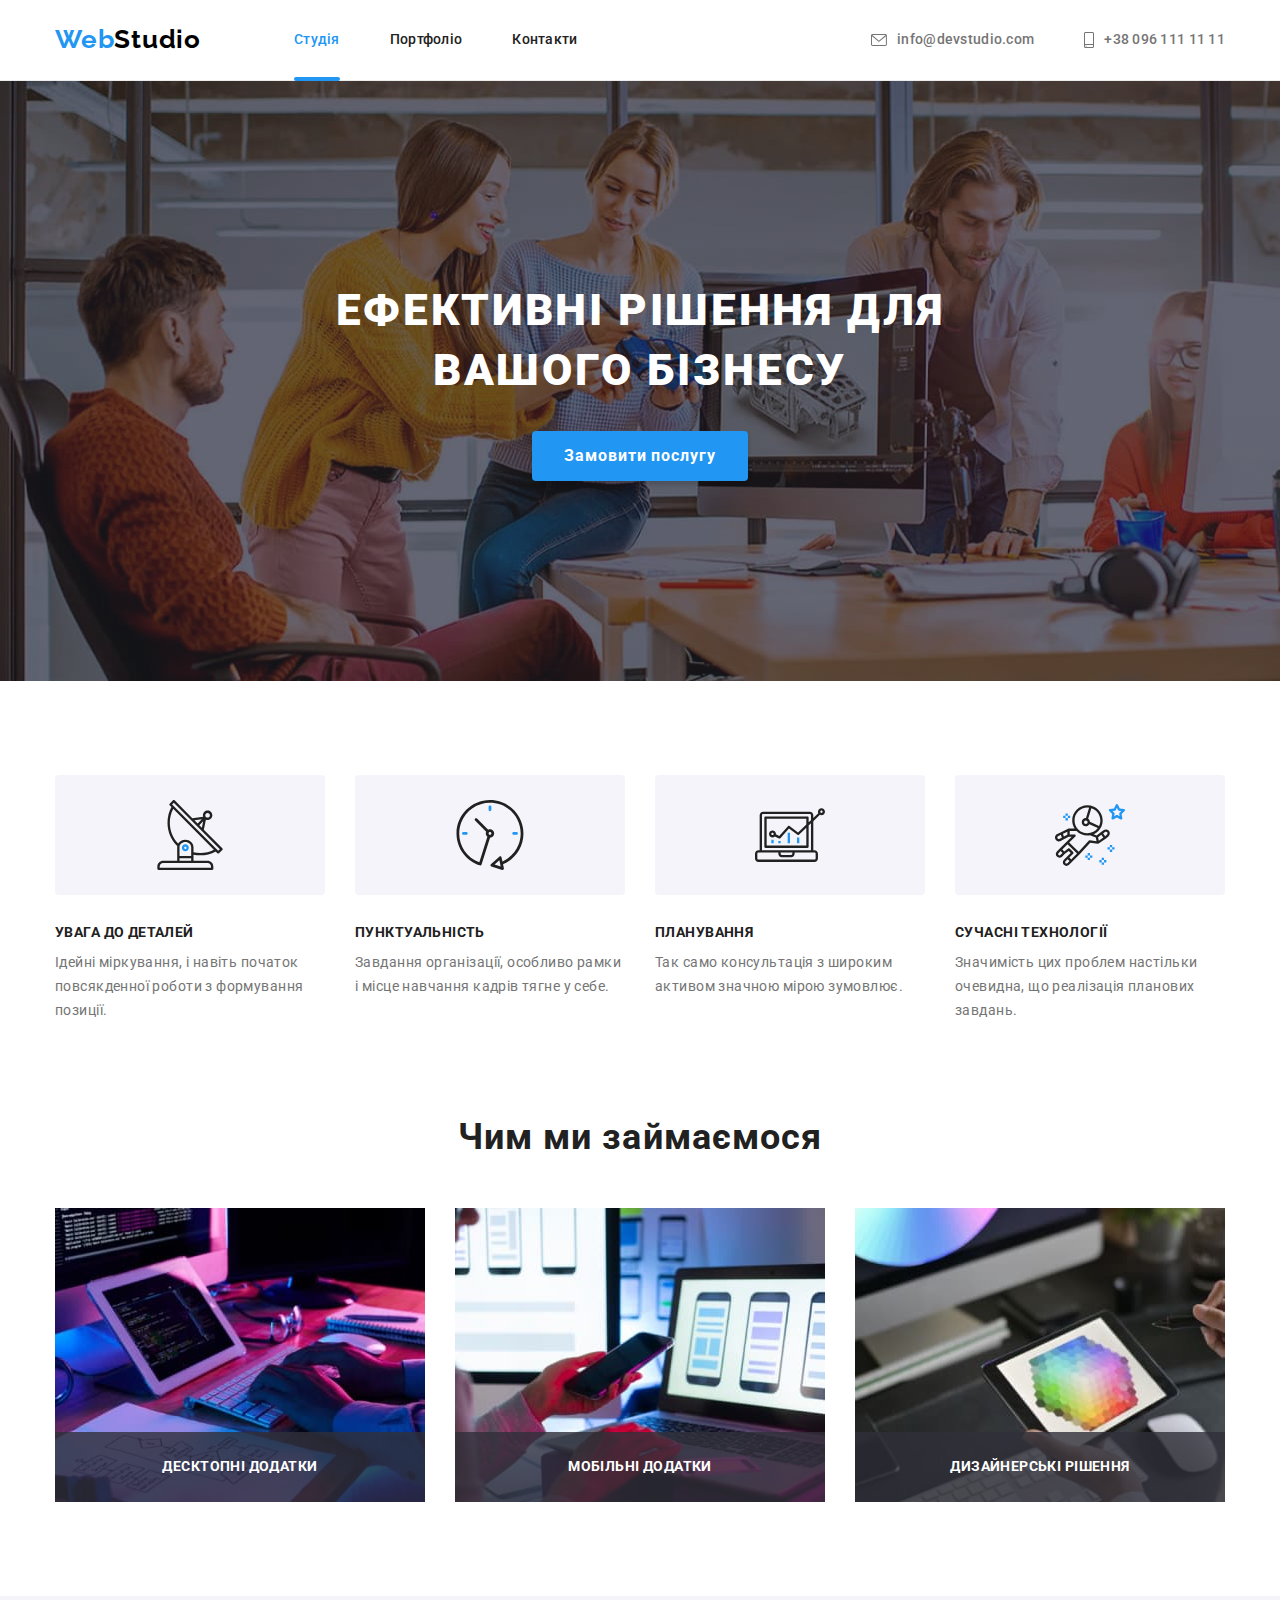
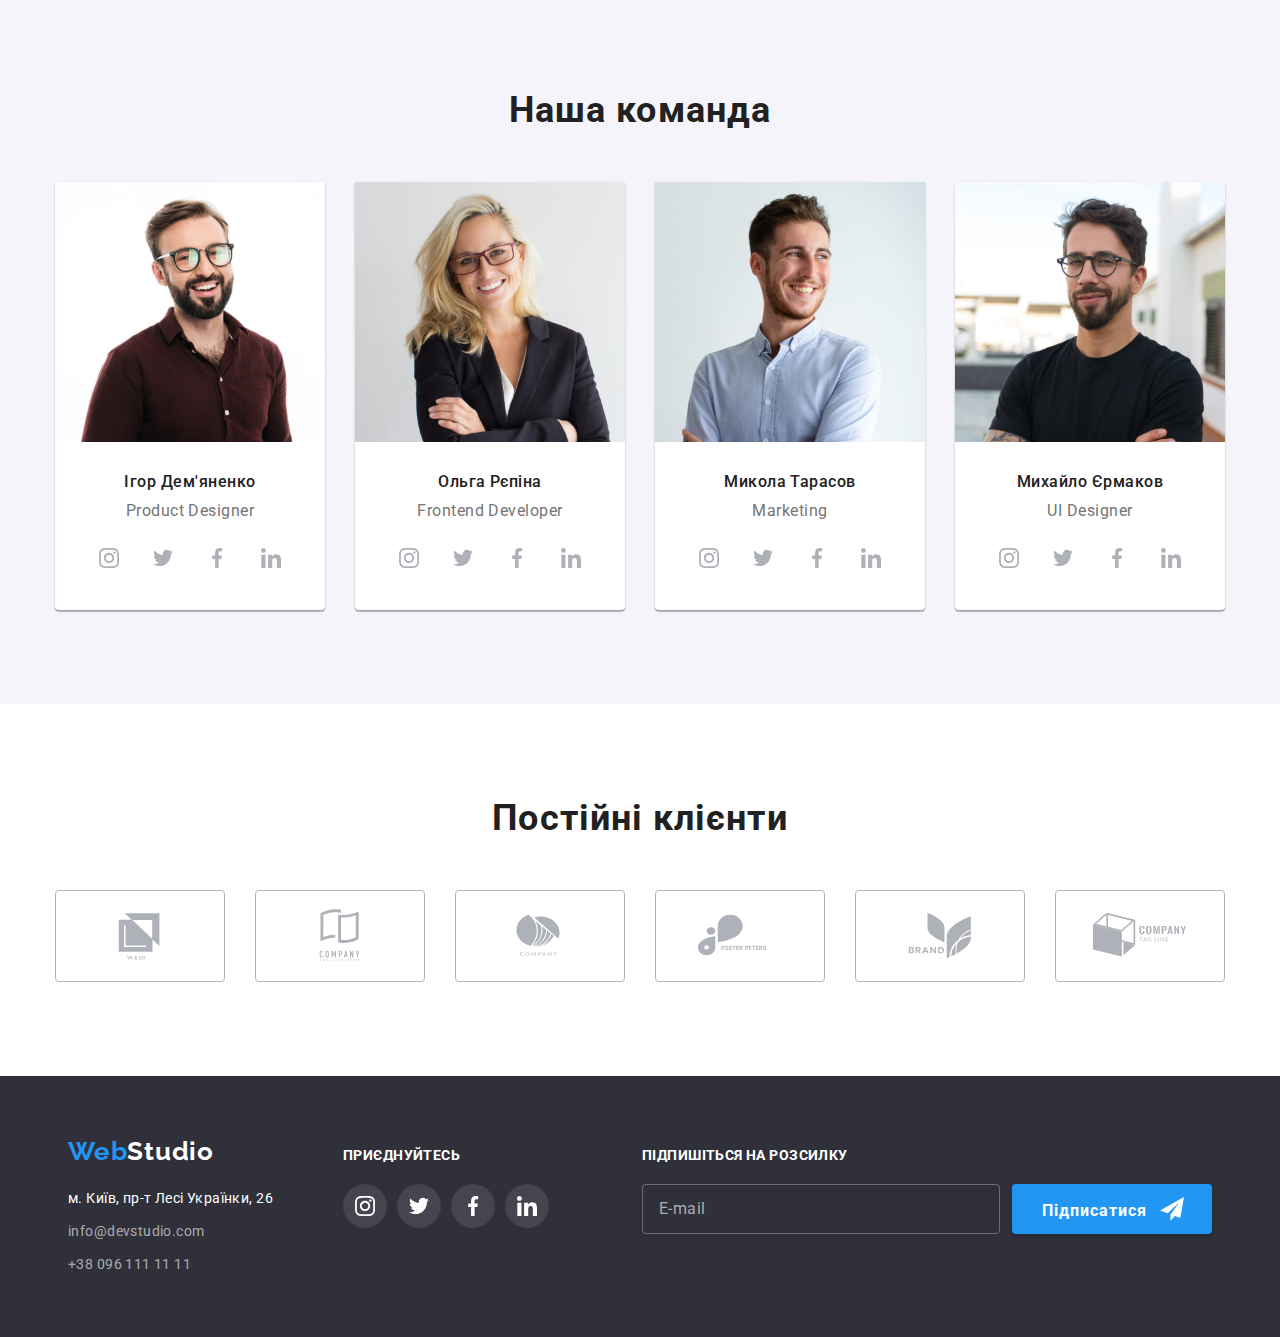
==== index.html @ 1c65554e "Data update" ====
<!DOCTYPE html>
<html lang="uk">
  <head>
    <meta charset="UTF-8" />
    <meta http-equiv="X-UA-Compatible" content="IE=edge" />
    <meta name="viewport" content="width=device-width, initial-scale=1.0" />
    <link rel="preconnect" href="https://fonts.googleapis.com" />
    <link rel="preconnect" href="https://fonts.gstatic.com" crossorigin />
    <link
      href="https://fonts.googleapis.com/css2?family=Raleway:wght@700&family=Roboto:wght@400;500;700;900&display=swap"
      rel="stylesheet"
    />
    <link
      rel="stylesheet"
      href="https://cdnjs.cloudflare.com/ajax/libs/animate.css/4.1.1/animate.min.css"
    />
    <link
      rel="stylesheet"
      href="https://cdnjs.cloudflare.com/ajax/libs/modern-normalize/1.1.0/modern-normalize.min.css"
    />
    <title>WebStudio</title>
    <link rel="stylesheet" href="./css/styles.css" />
  </head>
  <body>
    <!--Header section-->
    <header class="page-header">
      <div class="container container-header">
        <nav class="header-nav">
          <a class="header-logo" href="./index.html"
            ><span class="accent">Web</span>Studio</a
          >
          <ul class="header-list">
            <li class="item">
              <a class="link current" href="./index.html">Студія</a>
            </li>
            <li class="item">
              <a class="link" href="./portfolio.html">Портфоліо</a>
            </li>
            <li class="item"><a class="link" href="#">Контакти</a></li>
          </ul>
        </nav>
        <ul class="contact">
          <li class="item">
            <a class="link" href="mailto:info@devstudio.com">
              <svg
                viewBox="0 0 43 32"
                width="16"
                height="12"
                class="icon-envelope"
              >
                <use xlink:href="./images/sprite.svg#icon-envelope"></use>
              </svg>
              info@devstudio.com
            </a>
          </li>
          <li class="item">
            <a class="link" href="tel:+380961111111">
              <svg
                viewBox="0 0 20 32"
                width="10"
                height="16"
                class="icon-smartphone"
              >
                <use xlink:href="./images/sprite.svg#icon-smartphone"></use>
              </svg>
              +38 096 111 11 11
            </a>
          </li>
        </ul>
      </div>
    </header>
    <main>
      <!-- Hero section -->
      <section class="hero">
        <div class="container container-hero">
          <h1 class="hero-title">Ефективні рішення для вашого бізнесу</h1>
          <button class="hero-button" type="button" data-modal-open>
            Замовити послугу
          </button>
          <div class="backdrop is-hidden" data-modal>
            <div class="modal">
              <p class="modal-title">Залиште свої дані, ми вам передзвонимо</p>
              <button type="button" class="close-button" data-modal-close>
                <svg viewBox="0 0 11 11" width="11" class="icon shape-codepen">
                  <use xlink:href="./images/sprite.svg#icon-close"></use>
                </svg>
              </button>
              <form class="form">
                <div class="form-field">
                  <label for="name">Ім'я</label>
                  <div class="form-wrap">
                    <input class="form-input" type="text" name="name" id="name" />
                    <svg viewBox="0 0 32 32" width="18" height="18" class="icon-person">
                      <use xlink:href="./images/sprite.svg#icon-person"></use>
                    </svg>
                    
                  </div>
                </div>

                <div class="form-field">
                  <label for="tel">Телефон</label>
                  <div class="form-wrap">
                    <input class="form-input" type="tel" name="tel" id="tel" />
                    <svg viewBox="0 0 32 32" width="18" height="18" class="icon-phone">
                      <use xlink:href="./images/sprite.svg#icon-phone"></use>
                    </svg>
                    
                  </div>              
                </div>

                <div class="form-field">
                  <label for="mail">Пошта</label>
                  <div class="form-wrap">
                    <input class="form-input" type="email" name="mail" id="mail" />
                    <svg viewBox="0 0 43 32" width="18" height="18" class="icon-email">
                      <use xlink:href="./images/sprite.svg#icon-email"></use>
                    </svg>
                    
                  </div>
                </div>

                <div class="form-field">
                  <label class="comment">
                    Коментар
                    <textarea
                      name="comment"
                      rows="5"
                      placeholder="Введіть текст"
                    ></textarea>
                  </label>
                </div>

                <div class="accept">
                  
                  <input type="checkbox" name="accept" value="" id="accept" class="visually-hidden" required />
                  <label for="accept">
                    <div class="checkbox">
                      <svg viewBox="0 0 34 32" width="16" height="15" class="icon-check">
                        <use xlink:href="./images/sprite.svg#icon-check"></use>
                      </svg>
                    </div>  
                    Погоджуюся з розсилкою та приймаю 
                    <a href=""> Умови договору </a>
                  </label>
                  
                </div>

                <button class="form-button" type="submit">Відправити</button>
              </form>
              
            </div>
          </div>
        </div>
      </section>

      <!-- Section about advantages-->
      <section class="advanteges">
        <div class="container container-advanteges">
          <h2 class="visually-hidden">Переваги</h2>
          <ul class="advanteges-list">
            <li class="item">
              <div class="advantages-wrap">
                <svg
                  viewBox="0 0 32 32"
                  width="70"
                  height="70"
                  class="advantages-icon"
                >
                  <use xlink:href="./images/sprite.svg#icon-antenna"></use>
                </svg>
              </div>
              <h3 class="advanteges-item">УВАГА ДО ДЕТАЛЕЙ</h3>
              <p class="advanteges-text">
                Ідейні міркування, і навіть початок повсякденної роботи з
                формування позиції.
              </p>
            </li>
            <li class="item">
              <div class="advantages-wrap">
                <svg
                  viewBox="0 0 32 32"
                  width="70"
                  height="70"
                  class="advantages-icon"
                >
                  <use xlink:href="./images/sprite.svg#icon-clock"></use>
                </svg>
              </div>
              <h3 class="advanteges-item">ПУНКТУАЛЬНІСТЬ</h3>
              <p class="advanteges-text">
                Завдання організації, особливо рамки і місце навчання кадрів
                тягне у себе.
              </p>
            </li>
            <li class="item">
              <div class="advantages-wrap">
                <svg
                  viewBox="0 0 32 32"
                  width="70"
                  height="70"
                  class="advantages-icon"
                >
                  <use xlink:href="./images/sprite.svg#icon-diagram"></use>
                </svg>
              </div>
              <h3 class="advanteges-item">ПЛАНУВАННЯ</h3>
              <p class="advanteges-text">
                Так само консультація з широким активом значною мірою зумовлює.
              </p>
            </li>
            <li class="item">
              <div class="advantages-wrap">
                <svg
                  viewBox="0 0 32 32"
                  width="70"
                  height="70"
                  class="advantages-icon"
                >
                  <use xlink:href="./images/sprite.svg#icon-astronaut"></use>
                </svg>
              </div>
              <h3 class="advanteges-item">СУЧАСНІ ТЕХНОЛОГІЇ</h3>
              <p class="advanteges-text">
                Значимість цих проблем настільки очевидна, що реалізація
                планових завдань.
              </p>
            </li>
          </ul>
        </div>
      </section>

      <!-- Section About -->
      <section class="section-about">
        <div class="container container-about">
          <h2 class="about-title">Чим ми займаємося</h2>
          <ul class="about-list">
            <li class="item">
              <div class="wrap-text">
                <img src="./images/box1.jpg" alt="box1" width="370" />
                <p class="image-title">Десктопні додатки</p>
              </div>
            </li>
            <li class="item">
              <div class="wrap-text">
                <img src="./images/box2.jpg" alt="box2" width="370" />
                <div class="thumb">
                  <p class="image-title">Мобільні додатки</p>
                </div>
              </div>
            </li>
            <li class="item">
              <div class="wrap-text">
                <img src="./images/box3.jpg" alt="box3" width="370" />
                <div class="thumb">
                  <p class="image-title">Дизайнерські рішення</p>
                </div>
              </div>
            </li>
          </ul>
        </div>
      </section>

      <!-- Section Team -->
      <section class="section-team">
        <div class="container container-team">
          <h2 class="team-title">Наша команда</h2>
          <ul class="team-list">
            <li class="team-card">
              <img
                class="photo"
                src="./images/Ihor.jpg"
                alt="IhorDemyanenko"
                width="270"
              />
              <div class="wrap">
                <h3 class="name">Ігор Дем'яненко</h3>
                <p class="name-text">Product Designer</p>
                <ul class="team-card-social">
                  <li class="social-item">
                    <a href="#" class="social-link">
                      <svg
                        viewBox="0 0 100 100"
                        width="20"
                        class="icon shape-codepen"
                      >
                        <use
                          xlink:href="./images/sprite.svg#icon-instagram"
                        ></use>
                      </svg>
                    </a>
                  </li>
                  <li class="social-item">
                    <a href="#" class="social-link">
                      <svg
                        viewBox="0 0 100 100"
                        width="20"
                        class="icon shape-codepen"
                      >
                        <use
                          xlink:href="./images/sprite.svg#icon-twitter"
                        ></use>
                      </svg>
                    </a>
                  </li>
                  <li class="social-item">
                    <a href="#" class="social-link">
                      <svg
                        viewBox="0 0 100 100"
                        width="20"
                        class="icon shape-codepen"
                      >
                        <use
                          xlink:href="./images/sprite.svg#icon-facebook"
                        ></use>
                      </svg>
                    </a>
                  </li>
                  <li class="social-item">
                    <a href="#" class="social-link">
                      <svg
                        viewBox="0 0 100 100"
                        width="20"
                        class="icon shape-codepen"
                      >
                        <use
                          xlink:href="./images/sprite.svg#icon-linkedin"
                        ></use>
                      </svg>
                    </a>
                  </li>
                </ul>
              </div>
            </li>
            <li class="team-card">
              <img
                class="photo"
                src="./images/Olha.jpg"
                alt="OlgaRepina"
                width="270"
              />
              <div class="wrap">
                <h3 class="name">Ольга Рєпіна</h3>
                <p class="name-text">Frontend Developer</p>
                <ul class="team-card-social">
                  <li class="social-item">
                    <a href="#" class="social-link">
                      <svg
                        viewBox="0 0 100 100"
                        width="20"
                        class="icon shape-codepen"
                      >
                        <use
                          xlink:href="./images/sprite.svg#icon-instagram"
                        ></use>
                      </svg>
                    </a>
                  </li>
                  <li class="social-item">
                    <a href="#" class="social-link">
                      <svg
                        viewBox="0 0 100 100"
                        width="20"
                        class="icon shape-codepen"
                      >
                        <use
                          xlink:href="./images/sprite.svg#icon-twitter"
                        ></use>
                      </svg>
                    </a>
                  </li>
                  <li class="social-item">
                    <a href="#" class="social-link">
                      <svg
                        viewBox="0 0 100 100"
                        width="20"
                        class="icon shape-codepen"
                      >
                        <use
                          xlink:href="./images/sprite.svg#icon-facebook"
                        ></use>
                      </svg>
                    </a>
                  </li>
                  <li class="social-item">
                    <a href="#" class="social-link">
                      <svg
                        viewBox="0 0 100 100"
                        width="20"
                        class="icon shape-codepen"
                      >
                        <use
                          xlink:href="./images/sprite.svg#icon-linkedin"
                        ></use>
                      </svg>
                    </a>
                  </li>
                </ul>
              </div>
            </li>
            <li class="team-card">
              <img
                class="photo"
                src="./images/Mykola.jpg"
                alt="MykolaTarasov"
                width="270"
              />
              <div class="wrap">
                <h3 class="name">Микола Тарасов</h3>
                <p class="name-text">Marketing</p>
                <ul class="team-card-social">
                  <li class="social-item">
                    <a href="#" class="social-link">
                      <svg
                        viewBox="0 0 100 100"
                        width="20"
                        class="icon shape-codepen"
                      >
                        <use
                          xlink:href="./images/sprite.svg#icon-instagram"
                        ></use>
                      </svg>
                    </a>
                  </li>
                  <li class="social-item">
                    <a href="#" class="social-link">
                      <svg
                        viewBox="0 0 100 100"
                        width="20"
                        class="icon shape-codepen"
                      >
                        <use
                          xlink:href="./images/sprite.svg#icon-twitter"
                        ></use>
                      </svg>
                    </a>
                  </li>
                  <li class="social-item">
                    <a href="#" class="social-link">
                      <svg
                        viewBox="0 0 100 100"
                        width="20"
                        class="icon shape-codepen"
                      >
                        <use
                          xlink:href="./images/sprite.svg#icon-facebook"
                        ></use>
                      </svg>
                    </a>
                  </li>
                  <li class="social-item">
                    <a href="#" class="social-link">
                      <svg
                        viewBox="0 0 100 100"
                        width="20"
                        class="icon shape-codepen"
                      >
                        <use
                          xlink:href="./images/sprite.svg#icon-linkedin"
                        ></use>
                      </svg>
                    </a>
                  </li>
                </ul>
              </div>
            </li>
            <li class="team-card">
              <img
                class="photo"
                src="./images/Myhailo.jpg"
                alt="MykhailoYermakov"
                width="270"
              />
              <div class="wrap">
                <h3 class="name">Михайло Єрмаков</h3>
                <p class="name-text">UI Designer</p>
                <ul class="team-card-social">
                  <li class="social-item">
                    <a href="#" class="social-link">
                      <svg
                        viewBox="0 0 100 100"
                        width="20"
                        class="icon shape-codepen"
                      >
                        <use
                          xlink:href="./images/sprite.svg#icon-instagram"
                        ></use>
                      </svg>
                    </a>
                  </li>
                  <li class="social-item">
                    <a href="#" class="social-link">
                      <svg
                        viewBox="0 0 100 100"
                        width="20"
                        class="icon shape-codepen"
                      >
                        <use
                          xlink:href="./images/sprite.svg#icon-twitter"
                        ></use>
                      </svg>
                    </a>
                  </li>
                  <li class="social-item">
                    <a href="#" class="social-link">
                      <svg
                        viewBox="0 0 100 100"
                        width="20"
                        class="icon shape-codepen"
                      >
                        <use
                          xlink:href="./images/sprite.svg#icon-facebook"
                        ></use>
                      </svg>
                    </a>
                  </li>
                  <li class="social-item">
                    <a href="#" class="social-link">
                      <svg
                        viewBox="0 0 100 100"
                        width="20"
                        class="icon shape-codepen"
                      >
                        <use
                          xlink:href="./images/sprite.svg#icon-linkedin"
                        ></use>
                      </svg>
                    </a>
                  </li>
                </ul>
              </div>
            </li>
          </ul>
        </div>
      </section>
      <section class="section-customers">
        <div class="container">
          <h2 class="customers-title">Постійні клієнти</h2>
          <ul class="customers-list">
            <li class="customers-item">
              <a href="#" class="customers-link">
                <svg
                  viewBox="0 0 57 32"
                  width="106"
                  height="60"
                  class="icon shape-codepen"
                >
                  <use xlink:href="./images/sprite.svg#icon-yaco"></use>
                </svg>
              </a>
            </li>
            <li class="customers-item">
              <a href="#" class="customers-link">
                <svg
                  viewBox="0 0 57 32"
                  width="106"
                  height="60"
                  class="icon shape-codepen"
                >
                  <use xlink:href="./images/sprite.svg#icon-tagline-here"></use>
                </svg>
              </a>
            </li>
            <li class="customers-item">
              <a href="#" class="customers-link">
                <svg
                  viewBox="0 0 57 32"
                  width="106"
                  height="60"
                  class="icon shape-codepen"
                >
                  <use xlink:href="./images/sprite.svg#icon-company"></use>
                </svg>
              </a>
            </li>
            <li class="customers-item">
              <a href="#" class="customers-link">
                <svg
                  viewBox="0 0 57 32"
                  width="106"
                  height="60"
                  class="icon shape-codepen"
                >
                  <use xlink:href="./images/sprite.svg#icon-fosterpeters"></use>
                </svg>
              </a>
            </li>
            <li class="customers-item">
              <a href="#" class="customers-link">
                <svg
                  viewBox="0 0 57 32"
                  width="106"
                  height="60"
                  class="icon shape-codepen"
                >
                  <use xlink:href="./images/sprite.svg#icon-brand"></use>
                </svg>
              </a>
            </li>
            <li class="customers-item">
              <a href="#" class="customers-link">
                <svg
                  viewBox="0 0 57 32"
                  width="106"
                  height="60"
                  class="icon shape-codepen"
                >
                  <use xlink:href="./images/sprite.svg#icon-tagline"></use>
                </svg>
              </a>
            </li>
          </ul>
        </div>
      </section>
    </main>
    <footer class="footer">
      <div class="container container-footer">
        <div class="footer-address">
          <a class="footer-logo" href="./index.html"
            ><span class="accent">Web</span>Studio</a
          >
          <address>
            <ul class="footer-contact">
              <li class="item">
                <a
                  class="link address"
                  href="https://goo.gl/maps/ZbV2hNCT7M9UBxnV7"
                  target="_blank"
                  rel="noreferrer noopener nofollow"
                  >м. Київ, пр-т Лесі Українки, 26</a
                >
              </li>
              <li class="item">
                <a class="link" href="mailto:info@devstudio.com"
                  >info@devstudio.com</a
                >
              </li>
              <li class="item">
                <a class="link" href="tel:+380961111111">+38 096 111 11 11</a>
              </li>
            </ul>
          </address>
        </div>
        <div class="footer-social-link">
          <p class="footer-text">приєднуйтесь</p>
          <ul class="footer-social">
            <li class="social-item">
              <a href="#" class="social-link">
                <svg
                  viewBox="0 0 100 100"
                  width="20"
                  class="icon shape-codepen"
                >
                  <use xlink:href="./images/sprite.svg#icon-instagram"></use>
                </svg>
              </a>
            </li>
            <li class="social-item">
              <a href="#" class="social-link">
                <svg
                  viewBox="0 0 100 100"
                  width="20"
                  class="icon shape-codepen"
                >
                  <use xlink:href="./images/sprite.svg#icon-twitter"></use>
                </svg>
              </a>
            </li>
            <li class="social-item">
              <a href="#" class="social-link">
                <svg
                  viewBox="0 0 100 100"
                  width="20"
                  class="icon shape-codepen"
                >
                  <use xlink:href="./images/sprite.svg#icon-facebook"></use>
                </svg>
              </a>
            </li>
            <li class="social-item">
              <a href="#" class="social-link">
                <svg
                  viewBox="0 0 100 100"
                  width="20"
                  class="icon shape-codepen"
                >
                  <use xlink:href="./images/sprite.svg#icon-linkedin"></use>
                </svg>
              </a>
            </li>
          </ul>
        </div>

        <div class="container-subscription">
          <p class="subscrtion-title">підпишіться на розсилку</p>
          
          <form action="" class="form-subscription">        
            <input class="form-input" type="email" name="mail" id="mail" placeholder="E-mail" />
            <div class="subscription">
              <button class="subscription-button" type="submit">Підписатися</button>
              <svg viewBox="0 0 32 32" width="24" height="24" class="icon-send">
                <use xlink:href="./images/sprite.svg#icon-send"></use>
              </svg>
            </div>
          
          </form>
          </div>
        </div>

    </footer>

    <script src="./js/modal.js"></script>
  </body>
</html>
---- css/styles.css ----
/* основний колір тексту #212121 */
/* вторинний колір тексту #757575 */
/* колір акцент тексту #2196F3 */
/* білий #FFFFFF */
/* rgba(255, 255, 255, 0.6) */
:root {
  --primary-text-color: #757575;
  --title-text-color: #212121;
  --accent-color: #2196f3;
  --accent-button-color: #188ce8;
  --primary-white-color: #ffffff;
  --primary-black-color: #000;
  --additional-color: rgba(255, 255, 255, 0.6);
  --background-grey-color: #2f303a;
  --additional-background-color: #f5f4fa;
  --portfolio-background: #eeeeee;
  --header-border: #ececec;
  --form-border: rgba(33, 33, 33, 0.2);
  --social-links: #afb1b8;
  --bg-social-links: rgba(255, 255, 255, 0.1);
  --bg-customers: #f5f5f5;
  --bg-overlay: #c4c4c4;
  --bg-label: rgba(47, 48, 58, 0.8);
  --timing-function: 250ms cubic-bezier(0.4, 0, 0.2, 1);
  --textarea-color: rgba(117, 117, 117, 0.5);
}

/* * {
    outline: 1px solid yellow;
} */

h1,
h2,
h3,
h4,
h5,
h6,
p {
  margin: 0;
}

body {
  background-color: var(--primary-white-color);
  color: var(--title-text-color);
  font-family: "Roboto", sans-serif;
}

ul {
  list-style: none;
  margin: 0;
  padding-left: 0;
}

a {
  text-decoration-line: none;
  /* transition: color 500ms; */
}

img {
  max-width: 100%;
  display: block;
}

header {
  border-bottom: 1px solid var(--header-border);
}

.container {
  margin-left: auto;
  margin-right: auto;
  width: 1200px;
  padding-left: 15px;
  padding-right: 15px;
}

/* .page-header {
} */

.header-nav,
.container-header {
  display: flex;
  align-items: center;
}

.header-list > .item + .item,
.contact > .item + .item {
  margin-left: 50px;
}

.header-logo {
  padding-top: 24px;
  padding-bottom: 25px;

  color: var(--primary-black-color);
  font-family: "Raleway", sans-serif;
  font-weight: 700;
  font-size: 26px;
  line-height: 1.19;
  letter-spacing: 0.03em;
}

.header-logo .accent {
  color: var(--accent-color);
}

.header-list {
  display: flex;
  margin-left: 93px;
}

.header-list .link {
  position: relative;

  display: block;
  padding-top: 32px;
  padding-bottom: 32px;

  color: var(--title-text-color);
  font-weight: 500;
  font-size: 14px;
  line-height: 1.14;
  letter-spacing: 0.02em;

  transition: color var(--timing-function);
}

.header-list .link:hover,
.header-list .link:focus {
  color: var(--accent-color);
}

.header-list .link.current {
  color: var(--accent-color);
}

.header-list .link.current::after {
  content: "";
  position: absolute;
  bottom: -1px;
  left: 0;
  width: 100%;
  height: 4px;
  background-color: var(--accent-color);
  border-radius: 2px;
}

.contact {
  display: flex;
  align-items: center;
  margin-left: auto;
}

.contact .link {
  display: flex;
  align-items: center;
  justify-content: center;
  gap: 10px;
  padding-top: 32px;
  padding-bottom: 32px;

  color: var(--primary-text-color);
  font-weight: 500;
  font-size: 14px;
  line-height: 1.14;
  letter-spacing: 0.02em;

  transition: color var(--timing-function);
}

.contact svg {
  fill: var(--primary-text-color);

  transition: fill var(--timing-function);
}

.contact .link:hover,
.contact .link:focus {
  color: var(--accent-color);
}

.contact .link:hover svg,
.contact .link:focus svg {
  fill: var(--accent-color);
}

/* section hero */

.hero {
  background-image: linear-gradient(
      rgba(47, 48, 58, 0.4),
      rgba(47, 48, 58, 0.4)
    ),
    url(../images/hero-bg.jpg);
  background-color: var(--bg-overlay);
  background-repeat: no-repeat;
  background-size: cover;
  text-align: center;
  padding-top: 200px;
  padding-bottom: 200px;
  max-width: 1600px;
  margin-left: auto;
  margin-right: auto;
}

/* .container-hero {
  
} */

.hero-title {
  margin-right: auto;
  margin-left: auto;
  margin-bottom: 30px;
  max-width: 696px;

  color: var(--primary-white-color);
  font-weight: 900;
  font-size: 44px;
  line-height: 1.36;
  letter-spacing: 0.06em;
  text-transform: uppercase;
}

button {
  display: inline-block;
  border-radius: 4px;
  min-width: 73px;
  border: 2px solid transparent;

  color: var(--primary-white-color);
  font-family: inherit;
  font-weight: 700;
  font-size: 16px;
  line-height: 1.88;
  letter-spacing: 0.06em;
  cursor: pointer;
  box-shadow: 0px 4px 4px rgba(0, 0, 0, 0.15);
  text-align: center;

  transition: background-color var(--timing-function);
}

.hero-button {
  padding: 8px 30px;

  color: var(--primary-white-color);
  background-color: var(--accent-color);

  transition: color var(--timing-function),
    background-color var(--timing-function);
}

.hero-button:hover,
.hero-button:focus {
  color: var(--primary-white-color);
  background-color: var(--accent-button-color);
}

.visually-hidden {
  position: absolute;
  white-space: nowrap;
  width: 1px;
  height: 1px;
  overflow: hidden;
  border: 0;
  padding: 0;
  clip: rect(0 0 0 0);
  clip-path: inset(50%);
  margin: -1px;
}

.advanteges {
  padding-top: 94px;
  padding-bottom: 47px;
}

/* .container-advanteges {
  
} */

.advanteges-list {
  display: flex;
  align-items: flex-start;
  flex-wrap: wrap;
  justify-content: center;
}

.advanteges-list .item {
  display: block;
  width: calc((100% - 90px) / 4);
  margin-right: 30px;
}

.advanteges-list .item:last-child {
  margin-right: 0;
}

.advantages-wrap {
  display: flex;
  align-items: center;
  justify-content: center;
  margin-bottom: 30px;
  height: 120px;
  background-color: var(--additional-background-color);
  border-radius: 4px;
}

.advantages-wrap svg {
  fill: var(--title-text-color);
}

.advanteges-item {
  margin-bottom: 10px;

  color: var(--title-text-color);
  font-size: 14px;
  line-height: 1.14;
  letter-spacing: 0.03em;
  text-transform: uppercase;
}

.advanteges-text {
  color: var(--primary-text-color);
  font-size: 14px;
  line-height: 1.71;
  letter-spacing: 0.03em;
}

.section-about {
  text-align: center;
  padding-top: 47px;
  padding-bottom: 94px;
}

.about-list {
  display: flex;
  align-items: center;
}

.about-list .item {
  margin-right: 30px;
}

.about-list .item:last-child {
  margin-right: 0;
}

.wrap-text {
  position: relative;
}

.wrap-text img {
  display: block;
}

.image-title {
  position: absolute;
  bottom: 0;
  left: 0;
  height: 70px;
  width: 100%;

  display: flex;
  align-items: center;
  justify-content: center;
  background: rgba(47, 48, 58, 0.8);

  font-weight: 700;
  font-size: 14px;
  line-height: 1.14;
  letter-spacing: 0.03em;
  text-transform: uppercase;
  color: var(--primary-white-color);
}

.section-team {
  background-color: var(--additional-background-color);
  text-align: center;
  padding-top: 94px;
  padding-bottom: 94px;
}

/* .container-team {
  
} */

.about-title,
.team-title {
  margin-bottom: 50px;

  color: var(--title-text-color);
  font-weight: 700;
  font-size: 36px;
  line-height: 1.16;
  letter-spacing: 0.03em;
}

.team-list {
  display: flex;
  flex-wrap: wrap;
}

.team-card {
  margin-right: 30px;
  width: calc((100% - 90px) / 4);

  background-color: var(--primary-white-color);
  box-shadow: 0px 1px 3px rgba(0, 0, 0, 0.12), 0px 1px 1px rgba(0, 0, 0, 0.14),
    0px 2px 1px rgba(0, 0, 0, 0.2);
  border-radius: 0px 0px 4px 4px;
}

.team-card:last-child {
  margin-right: 0;
}

.team-card > .wrap {
  padding-top: 30px;
  padding-bottom: 30px;
}

.name {
  margin-bottom: 10px;

  color: var(--title-text-color);
  font-weight: 500;
  font-size: 16px;
  line-height: 1.19;
  letter-spacing: 0.03em;
}

.name-text {
  margin-bottom: 16px;

  color: var(--primary-text-color);
  font-size: 16px;
  line-height: 1.19;
  letter-spacing: 0.03em;
}

.team-card-social {
  display: flex;
  flex-wrap: wrap;
  justify-content: center;
  gap: 10px;
}

.social-link {
  width: 44px;
  height: 44px;
  background-color: var(--primary-white-color);
  border-radius: 50%;
  display: flex;
  align-items: center;
  justify-content: center;

  transition: background-color var(--timing-function);
}

.social-link svg {
  fill: var(--social-links);

  transition: fill var(--timing-function);
}

.social-link:hover,
.social-link:focus {
  background-color: var(--accent-color);
}

.social-link:hover svg,
.social-link:focus svg {
  fill: var(--primary-white-color);
}

.section-customers {
  text-align: center;
  padding-top: 94px;
  padding-bottom: 94px;
}

.customers-title {
  margin-bottom: 50px;

  color: var(--title-text-color);
  font-weight: 700;
  font-size: 36px;
  line-height: 1.16;
  letter-spacing: 0.03em;
}

.customers-list {
  display: flex;
  flex-wrap: wrap;
  justify-content: center;
  gap: 30px;
}

.customers-item {
  display: flex;
}

.customers-link {
  width: 170px;
  height: 92px;
  display: flex;
  align-items: center;
  justify-content: center;
  border: 1px solid var(--social-links);
  border-radius: 4px;

  transition: border-color var(--timing-function);
}

.customers-link svg {
  fill: var(--social-links);

  transition: fill var(--timing-function);
}

.customers-link:hover,
.customers-link:focus {
  border-color: var(--accent-color);
}

.customers-link:hover svg,
.customers-link:focus svg {
  fill: var(--accent-color);
}

.portfolio {
  padding-top: 94px;
  padding-bottom: 94px;
}

.filter-list {
  text-align: center;
  flex-wrap: wrap;
  margin-bottom: 50px;
}

.filter-list .item {
  display: inline-block;
  margin-right: 8px;
}

.filter-list .item:last-child {
  margin-right: 0;
}

.button-filter {
  padding: 6px 22px;

  color: var(--title-text-color);
  background-color: var(--additional-background-color);
  border: 0;
  font-weight: 500;
  font-size: 16px;
  line-height: 1.62;
  letter-spacing: 0.03em;
  box-shadow: none;

  transition: color var(--timing-function),
    background-color var(--timing-function),
    box-shadow var(--timing-function);
}

.button-filter:hover,
.button-filter:focus {
  color: var(--primary-white-color);
  background-color: var(--accent-color);
  box-shadow: 0px 3px 1px rgba(0, 0, 0, 0.1), 0px 1px 2px rgba(0, 0, 0, 0.08),
    0px 2px 2px rgba(0, 0, 0, 0.12);
}

.button-filter.all {
  padding: 6px 25px;
}

.examples-list {
  display: flex;
  flex-wrap: wrap;
  gap: 30px;
}

.examples-card {
  width: calc((100% - 60px) / 3);
}

.examples-card a {
  display: block;
  
  transition: box-shadow var(--timing-function);
}

.examples-card a:hover,
.examples-card a:focus {
  box-shadow: 0px 1px 1px rgba(0, 0, 0, 0.12), 0px 4px 4px rgba(0, 0, 0, 0.06),
    1px 4px 6px rgba(0, 0, 0, 0.16);
}

.examples-card .photo {
  min-width: 370px;
}

.examples-photo-wrap {
  position: relative;
  overflow: hidden;
}

.examples-description {
  top: 0;
  left: 0;
  transform: translateY(100%);

  position: absolute;
  height: 100%;
  padding: 63px 23px;
  background-color: rgba(33, 150, 243, 0.9);
  font-weight: 400;
  font-size: 18px;
  line-height: 1.56;
  letter-spacing: 0.03em;
  color: var(--primary-white-color);

  transition: transform var(--timing-function);
}

a:hover .examples-description,
a:focus .examples-description {
  transform: translateY(0);
}

.examples-card .wrap {
  padding-top: 20px;
  padding-bottom: 20px;
  padding-left: 24px;
  padding-right: 24px;
  border-left: 1px solid var(--portfolio-background);
  border-right: 1px solid var(--portfolio-background);
  border-bottom: 1px solid var(--portfolio-background);
}

.examples-title {
  margin-bottom: 4px;

  color: var(--title-text-color);
  font-weight: 700;
  font-size: 18px;
  line-height: 2;
  letter-spacing: 0.06em;
}

.examples-text {
  color: var(--primary-text-color);
  font-size: 16px;
  line-height: 1.88;
  letter-spacing: 0.03em;
}

.footer {
  padding-top: 60px;
  padding-bottom: 60px;

  background-color: var(--background-grey-color);
  font-family: "Roboto", "Sans-Serif";
}

.container-footer {
  display: flex;
  align-items: baseline;
  justify-content: center;
}

.footer-address {
  margin-right: 70px;
}

.footer-logo {
  margin-bottom: 20px;
  display: block;

  color: var(--primary-white-color);
  font-family: "Raleway";
  font-weight: 700;
  font-size: 26px;
  line-height: 1.19;
  letter-spacing: 0.03em;
}

.footer-logo .accent {
  color: var(--accent-color);
}

.footer-contact {
  font-style: normal;
  font-size: 14px;
  line-height: 1.71;
  letter-spacing: 0.03em;
}

.footer-contact .item {
  margin-bottom: 9px;
}

.footer-contact .item:last-child {
  margin-bottom: 0;
}

.footer-contact .link {
  color: var(--additional-color);

  transition: color var(--timing-function);
}

.footer-contact .address {
  color: var(--primary-white-color);
}

.footer-contact .link:hover,
.footer-contact .link:focus {
  color: var(--accent-color);
}

.footer-social-link {
  margin-right: 93px;
}

.footer-social {
  display: flex;
  align-items: center;
  justify-content: center;
  flex-wrap: wrap;
  gap: 10px;
}

.footer-text, .subscrtion-title {
  margin-bottom: 20px;

  font-weight: 700;
  font-size: 14px;
  line-height: 1.14;
  letter-spacing: 0.03em;
  text-transform: uppercase;
  color: var(--primary-white-color);
}

.footer-social-link .social-link {
  width: 44px;
  height: 44px;
  background-color: var(--bg-social-links);
  border-radius: 50%;
  display: flex;
  align-items: center;
  justify-content: center;

  transition: background-color var(--timing-function);
}

.footer-social svg {
  fill: var(--primary-white-color);

  transition: fill var(--timing-function);
}

.social-link:hover,
.social-link:focus {
  background-color: var(--accent-color);
}

.social-link:hover svg,
.social-link:focus svg {
  fill: var(--primary-white-color);
}

.form-subscription {
  display: flex;
  flex-wrap: wrap;
  justify-content: space-between;
    
}

.form-input {
  background: none;
  border: none;
  outline: none;
  padding-left: 16px;
  text-align: left;
  display: flex;

  margin-right: 12px;
  width: 358px;
  height: 50px;
  border: 1px solid rgba(255, 255, 255, 0.3);
  border-radius: 4px;

  font-size: 16px;
  line-height: 1.25;
  letter-spacing: 0.03em;
  color: var(--primary-white-color);
}

.form-input::placeholder {
  color: var(--additional-color);
}

.subscription {
  position: relative;
  
}

.subscription-button {
  
  padding: 10px 28px;
  min-width: 200px;
  height: 50px;

  font-weight: 700;
  font-size: 16px;
  line-height: 1.88;
  text-align: left;
  letter-spacing: 0.06em;
  
  color: var(--primary-white-color);
  background-color: var(--accent-color);

  transition: background-color var(--timing-function);

}

.subscription-button:hover,
.subscription-button:focus {
  background-color: var(--accent-button-color);
}


.subscription svg {
  display: block;
  position: absolute;
  top: 50%;
  right: 28px;
  transform: translateY(-50%);

}

/* modal */

.backdrop {
  position: fixed;
  top: 0;
  left: 0;
  
  width: 100%;
  height: 100vh;

  opacity: 1;
  background: rgba(0, 0, 0, 0.2);
  z-index: 100;
  transition: opacity var(--timing-function), transform var(--timing-function);
}

.backdrop.is-hidden {
  opacity: 0;
  pointer-events: none;
  
}

.modal {
  position: absolute;
  top: 50%;
  left: 50%;
  transform: translate(-50%, -50%);
  
  padding: 40px;

  height: 581px;
  width: 528px;
  background-color: var(--primary-white-color);
  box-shadow: 0px 1px 3px rgba(0, 0, 0, 0.12), 0px 1px 1px rgba(0, 0, 0, 0.14),
    0px 2px 1px rgba(0, 0, 0, 0.2);
  border-radius: 4px;
}

.close-button {
  position: absolute;
  top: 8px;
  right: 8px;
  transition: fill var(--timing-function);
  display: flex;
  justify-content: center;
  align-items: center;
  min-width: 30px;
  height: 30px;
  border-radius: 50%;
  background-color: var(--primary-white-color);
  fill: var(--primary-black-color);
  border: 1px solid rgba(0, 0, 0, 0.1);
}

.close-button:hover,
.close-button:focus {
  fill: var(--accent-color);
}

.modal-title {
  margin-bottom: 12px;

  font-weight: 700;
  font-size: 20px;
  line-height: 1.15;
  text-align: center;
  letter-spacing: 0.03em;
  color: var(--title-text-color);
}

.form {
  width: 100%;
  /* outline: 1px solid yellow; */
  margin-left: auto;
  margin-right: auto;

}

.form-field {
  /* outline: 1px solid blue; */
  display: flex;
  flex-direction: column;
  margin-bottom: 10px;
}

.form-field label {
  display: flex;
  flex-direction: column;
  margin-bottom: 4px;
 

  text-align: left;
  font-size: 12px;
  line-height: 1.17;
  letter-spacing: 0.01em;
  color: var(--primary-text-color);
}

.form-field input {
  display: block;
  padding-left: 42px;

  border: none;
  cursor: pointer;
  width: 100%;
  height: 40px;
  border: 1px solid var(--form-border);
  border-radius: 4px;
  outline: none;
}

.form-field input:focus,
.form-field input:hover {
  border-color: var(--accent-color);
}

.form-field input:focus + svg,
.form-field input:hover + svg {
  fill: var(--accent-color);
}

.form-wrap {
  position: relative;
  
}

.form-wrap svg {
  
  position: absolute;
  top: 50%;
  left: 15px;
  transform: translateY(-50%);

}


.comment textarea {
  height: 120px;

  padding: 12px 16px;
  resize: none;
  border: 1px solid var(--form-border);
  border-radius: 4px;
  font-size: 12px;
  line-height: 1.17;
  letter-spacing: 0.01em;
  
}

textarea::placeholder {
  color: var(--textarea-color);
}

.accept {
  display: flex;
  align-items: center;
  justify-content: center;

  height: 24px;
  margin-top: 20px;
  margin-bottom: 30px;
  
}

.accept label {
  position: relative;
  display: flex;
  text-align: center;
  justify-content: center;
  padding-left: 24px;
  
  font-size: 14px;
  line-height: 1.71;
  letter-spacing: 0.03em;
  color: var(--primary-text-color);
}

.checkbox {
  position: absolute;
  top: 50%;
  left: 0;
  transform: translateY(-50%);
  border: 2px solid var(--title-text-color);
  width: 16px;
  height: 15px;
  border-radius: 3px;
  box-shadow: 0px 4px 4px rgba(0, 0, 0, 0.25);
  display: flex;
  align-items: center;
  justify-content: center;
}

.checkbox svg {
  fill: var(--primary-white-color);
  display: none;
}

.accept input:focus:checked+label .checkbox {
  fill: var(--accent-color);
  border: none;
  
}

.accept input:focus:checked+label .checkbox svg {
  display: block;
  fill: var(--accent-color);
}

.accept a {
  padding-left: 5px;
  text-decoration-line: underline;
  color: var(--accent-color);
}

.form-button {
  min-width: 200px;
  height: 50px;

  font-weight: 700;
  font-size: 16px;
  line-height: 1.88;
  text-align: center;
  letter-spacing: 0.06em;
  color: var(--primary-white-color);
  background-color: var(--accent-color);
  box-shadow: 0px 4px 4px rgba(0, 0, 0, 0.15);
  border-radius: 4px;

  transition: background-color var(--timing-function);
}

.form-button:hover,
.form-button:focus {
  background-color: var(--accent-button-color);
}
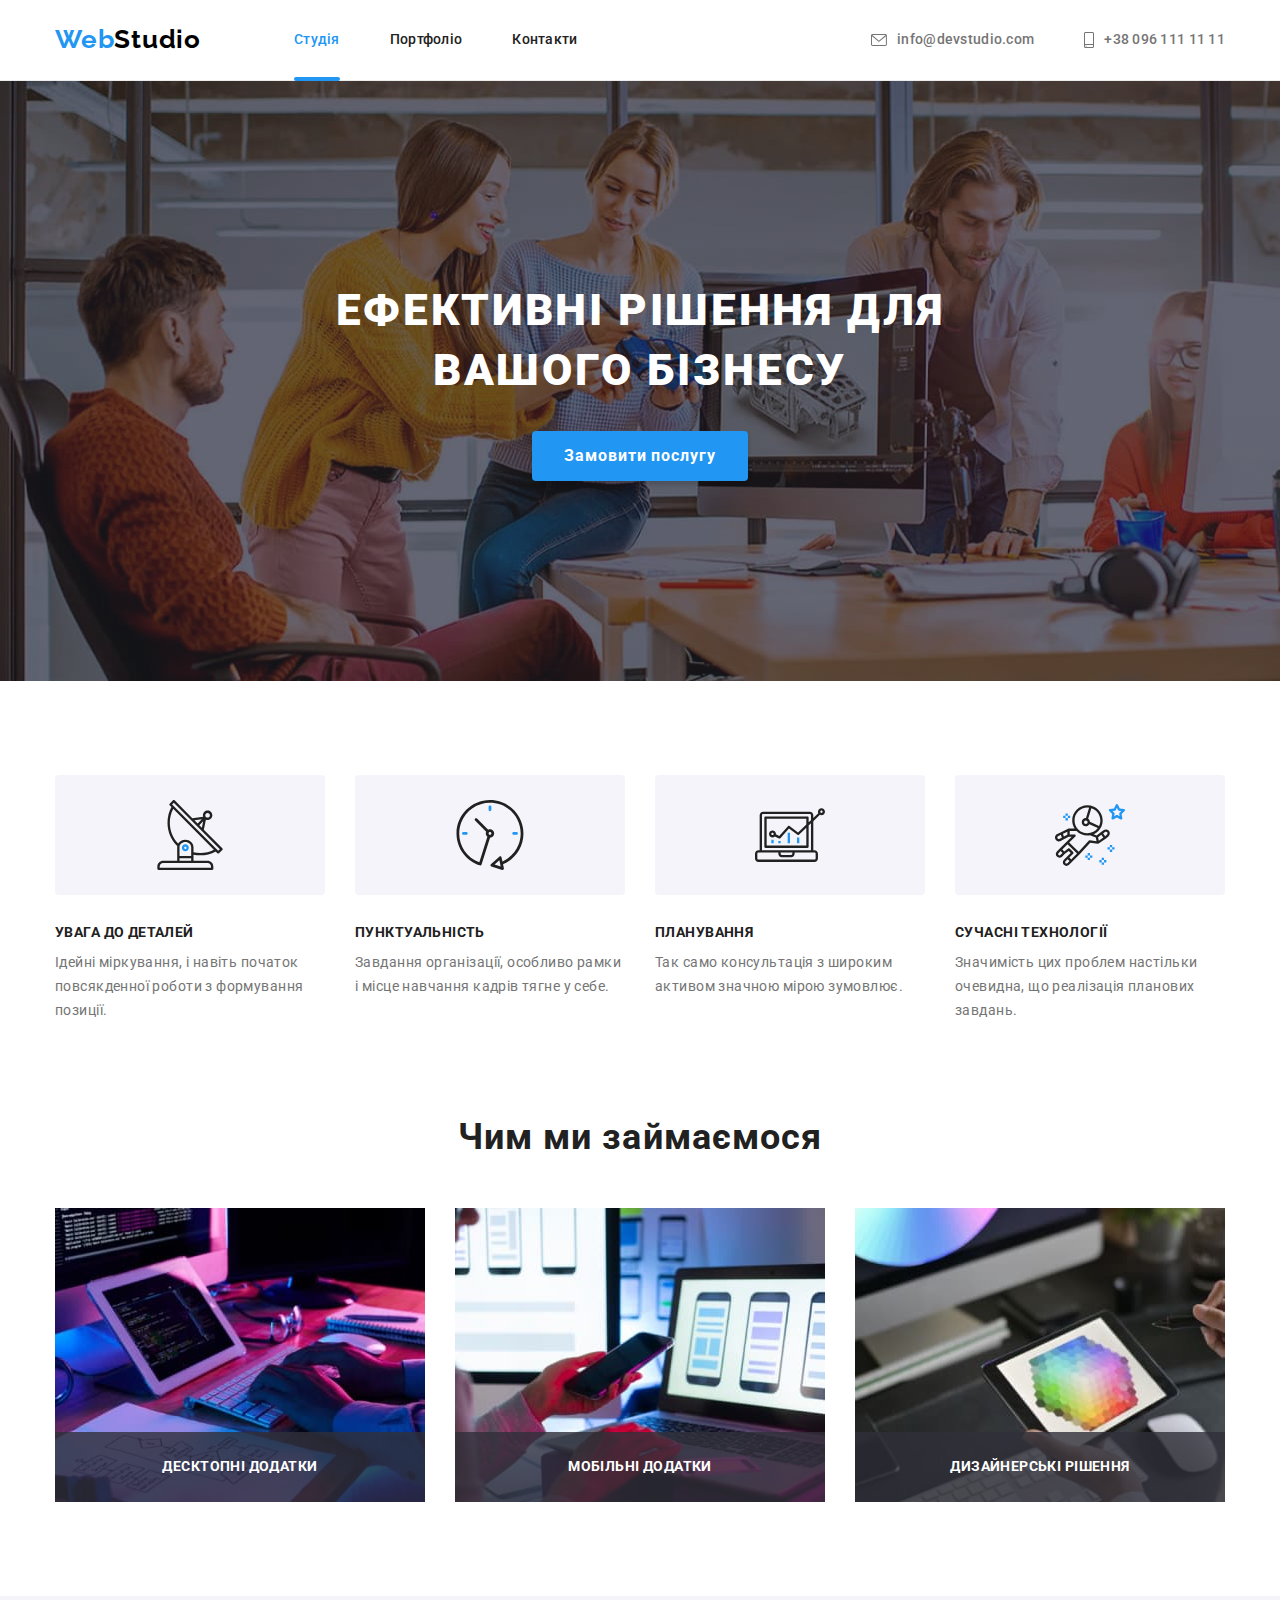
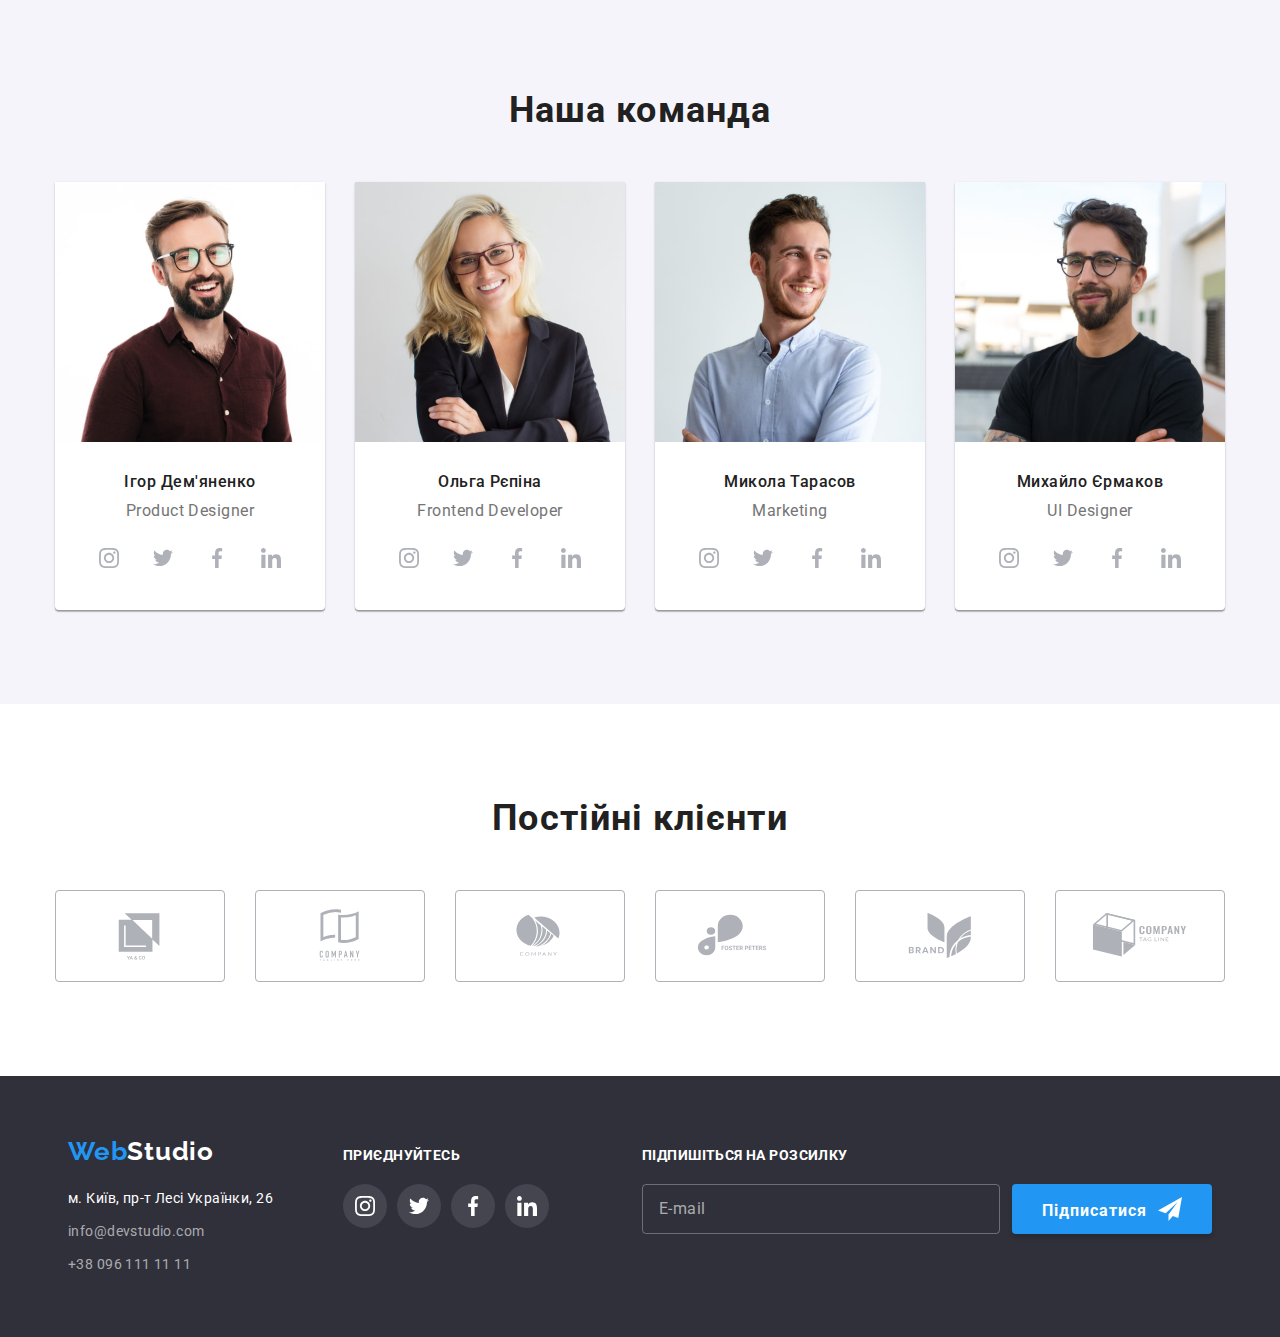
==== commit 7385d765: "Corrected the errors" ====
--- a/index.html
+++ b/index.html
@@ -21,6 +21,7 @@
     <title>WebStudio</title>
     <link rel="stylesheet" href="./css/styles.css" />
   </head>
+
   <body>
     <!--Header section-->
     <header class="page-header">
@@ -89,11 +90,20 @@
                 <div class="form-field">
                   <label for="name">Ім'я</label>
                   <div class="form-wrap">
-                    <input class="form-input" type="text" name="name" id="name" />
-                    <svg viewBox="0 0 32 32" width="18" height="18" class="icon-person">
+                    <input
+                      class="form-input"
+                      type="text"
+                      name="name"
+                      id="name"
+                    />
+                    <svg
+                      viewBox="0 0 32 32"
+                      width="18"
+                      height="18"
+                      class="icon-person"
+                    >
                       <use xlink:href="./images/sprite.svg#icon-person"></use>
                     </svg>
-                    
                   </div>
                 </div>
 
@@ -101,21 +111,34 @@
                   <label for="tel">Телефон</label>
                   <div class="form-wrap">
                     <input class="form-input" type="tel" name="tel" id="tel" />
-                    <svg viewBox="0 0 32 32" width="18" height="18" class="icon-phone">
+                    <svg
+                      viewBox="0 0 32 32"
+                      width="18"
+                      height="18"
+                      class="icon-phone"
+                    >
                       <use xlink:href="./images/sprite.svg#icon-phone"></use>
                     </svg>
-                    
-                  </div>              
+                  </div>
                 </div>
 
                 <div class="form-field">
                   <label for="mail">Пошта</label>
                   <div class="form-wrap">
-                    <input class="form-input" type="email" name="mail" id="mail" />
-                    <svg viewBox="0 0 43 32" width="18" height="18" class="icon-email">
+                    <input
+                      class="form-input"
+                      type="email"
+                      name="mail"
+                      id="mail"
+                    />
+                    <svg
+                      viewBox="0 0 32 32"
+                      width="18"
+                      height="18"
+                      class="icon-email"
+                    >
                       <use xlink:href="./images/sprite.svg#icon-email"></use>
                     </svg>
-                    
                   </div>
                 </div>
 
@@ -131,23 +154,32 @@
                 </div>
 
                 <div class="accept">
-                  
-                  <input type="checkbox" name="accept" value="" id="accept" class="visually-hidden" required />
+                  <input
+                    type="checkbox"
+                    name="accept"
+                    value=""
+                    id="accept"
+                    class="visually-hidden"
+                    required
+                  />
                   <label for="accept">
-                    <div class="checkbox">
-                      <svg viewBox="0 0 34 32" width="16" height="15" class="icon-check">
+                    <span class="checkbox">
+                      <svg
+                        viewBox="0 0 34 32"
+                        width="16"
+                        height="15"
+                        class="icon-check"
+                      >
                         <use xlink:href="./images/sprite.svg#icon-check"></use>
                       </svg>
-                    </div>  
-                    Погоджуюся з розсилкою та приймаю 
+                    </span>
+                    Погоджуюся з розсилкою та приймаю
                     <a href=""> Умови договору </a>
                   </label>
-                  
                 </div>
 
                 <button class="form-button" type="submit">Відправити</button>
               </form>
-              
             </div>
           </div>
         </div>
@@ -692,20 +724,23 @@
 
         <div class="container-subscription">
           <p class="subscrtion-title">підпишіться на розсилку</p>
-          
-          <form action="" class="form-subscription">        
-            <input class="form-input" type="email" name="mail" id="mail" placeholder="E-mail" />
-            <div class="subscription">
-              <button class="subscription-button" type="submit">Підписатися</button>
+
+          <form class="form-subscription">
+            <input
+              class="form-input"
+              type="email"
+              name="mail"
+              placeholder="E-mail"
+            />
+            <button class="subscription-button" type="submit">
+              Підписатися
               <svg viewBox="0 0 32 32" width="24" height="24" class="icon-send">
                 <use xlink:href="./images/sprite.svg#icon-send"></use>
               </svg>
-            </div>
-          
+            </button>
           </form>
-          </div>
         </div>
-
+      </div>
     </footer>
 
     <script src="./js/modal.js"></script>
--- a/css/styles.css
+++ b/css/styles.css
@@ -560,8 +560,7 @@
   box-shadow: none;
 
   transition: color var(--timing-function),
-    background-color var(--timing-function),
-    box-shadow var(--timing-function);
+    background-color var(--timing-function), box-shadow var(--timing-function);
 }
 
 .button-filter:hover,
@@ -588,7 +587,7 @@
 
 .examples-card a {
   display: block;
-  
+
   transition: box-shadow var(--timing-function);
 }
 
@@ -733,7 +732,8 @@
   gap: 10px;
 }
 
-.footer-text, .subscrtion-title {
+.footer-text,
+.subscrtion-title {
   margin-bottom: 20px;
 
   font-weight: 700;
@@ -776,7 +776,6 @@
   display: flex;
   flex-wrap: wrap;
   justify-content: space-between;
-    
 }
 
 .form-input {
@@ -803,13 +802,8 @@
   color: var(--additional-color);
 }
 
-.subscription {
+.subscription-button {
   position: relative;
-  
-}
-
-.subscription-button {
-  
   padding: 10px 28px;
   min-width: 200px;
   height: 50px;
@@ -819,12 +813,11 @@
   line-height: 1.88;
   text-align: left;
   letter-spacing: 0.06em;
-  
+
   color: var(--primary-white-color);
   background-color: var(--accent-color);
 
   transition: background-color var(--timing-function);
-
 }
 
 .subscription-button:hover,
@@ -832,14 +825,12 @@
   background-color: var(--accent-button-color);
 }
 
-
-.subscription svg {
+.subscription-button svg {
   display: block;
   position: absolute;
   top: 50%;
   right: 28px;
   transform: translateY(-50%);
-
 }
 
 /* modal */
@@ -848,7 +839,7 @@
   position: fixed;
   top: 0;
   left: 0;
-  
+
   width: 100%;
   height: 100vh;
 
@@ -861,7 +852,6 @@
 .backdrop.is-hidden {
   opacity: 0;
   pointer-events: none;
-  
 }
 
 .modal {
@@ -869,7 +859,7 @@
   top: 50%;
   left: 50%;
   transform: translate(-50%, -50%);
-  
+
   padding: 40px;
 
   height: 581px;
@@ -917,7 +907,6 @@
   /* outline: 1px solid yellow; */
   margin-left: auto;
   margin-right: auto;
-
 }
 
 .form-field {
@@ -927,17 +916,24 @@
   margin-bottom: 10px;
 }
 
+.form-field:nth-of-type(4) {
+  margin-bottom: 0;
+}
+
 .form-field label {
   display: flex;
   flex-direction: column;
   margin-bottom: 4px;
- 
 
   text-align: left;
   font-size: 12px;
   line-height: 1.17;
   letter-spacing: 0.01em;
   color: var(--primary-text-color);
+}
+
+.form-field:nth-of-type(4) label {
+  margin-bottom: 0;
 }
 
 .form-field input {
@@ -951,6 +947,9 @@
   border: 1px solid var(--form-border);
   border-radius: 4px;
   outline: none;
+  color: var(--primary-black-color);
+
+  transition: border-color var(--timing-function);
 }
 
 .form-field input:focus,
@@ -965,22 +964,21 @@
 
 .form-wrap {
   position: relative;
-  
 }
 
 .form-wrap svg {
-  
   position: absolute;
   top: 50%;
   left: 15px;
   transform: translateY(-50%);
-
-}
-
+  transition: fill var(--timing-function);
+}
 
 .comment textarea {
+  border: none;
+  outline: none;
   height: 120px;
-
+  margin-top: 4px;
   padding: 12px 16px;
   resize: none;
   border: 1px solid var(--form-border);
@@ -988,11 +986,26 @@
   font-size: 12px;
   line-height: 1.17;
   letter-spacing: 0.01em;
-  
+
+  transition: border-color var(--timing-function);
+}
+
+.comment textarea:hover,
+.comment textarea:focus {
+  border-color: var(--accent-color);
 }
 
 textarea::placeholder {
+  font-size: 12px;
+  line-height: 1.17;
+  letter-spacing: 0.01em;
   color: var(--textarea-color);
+  transition: color var(--timing-function);
+}
+
+textarea:hover::placeholder,
+textarea:focus::placeholder {
+  color: var(--accent-color);
 }
 
 .accept {
@@ -1003,7 +1016,6 @@
   height: 24px;
   margin-top: 20px;
   margin-bottom: 30px;
-  
 }
 
 .accept label {
@@ -1012,7 +1024,7 @@
   text-align: center;
   justify-content: center;
   padding-left: 24px;
-  
+
   font-size: 14px;
   line-height: 1.71;
   letter-spacing: 0.03em;
@@ -1039,13 +1051,12 @@
   display: none;
 }
 
-.accept input:focus:checked+label .checkbox {
+.accept input:focus:checked + label .checkbox {
   fill: var(--accent-color);
   border: none;
-  
-}
-
-.accept input:focus:checked+label .checkbox svg {
+}
+
+.accept input:focus:checked + label .checkbox svg {
   display: block;
   fill: var(--accent-color);
 }
@@ -1076,4 +1087,4 @@
 .form-button:hover,
 .form-button:focus {
   background-color: var(--accent-button-color);
-}+}
